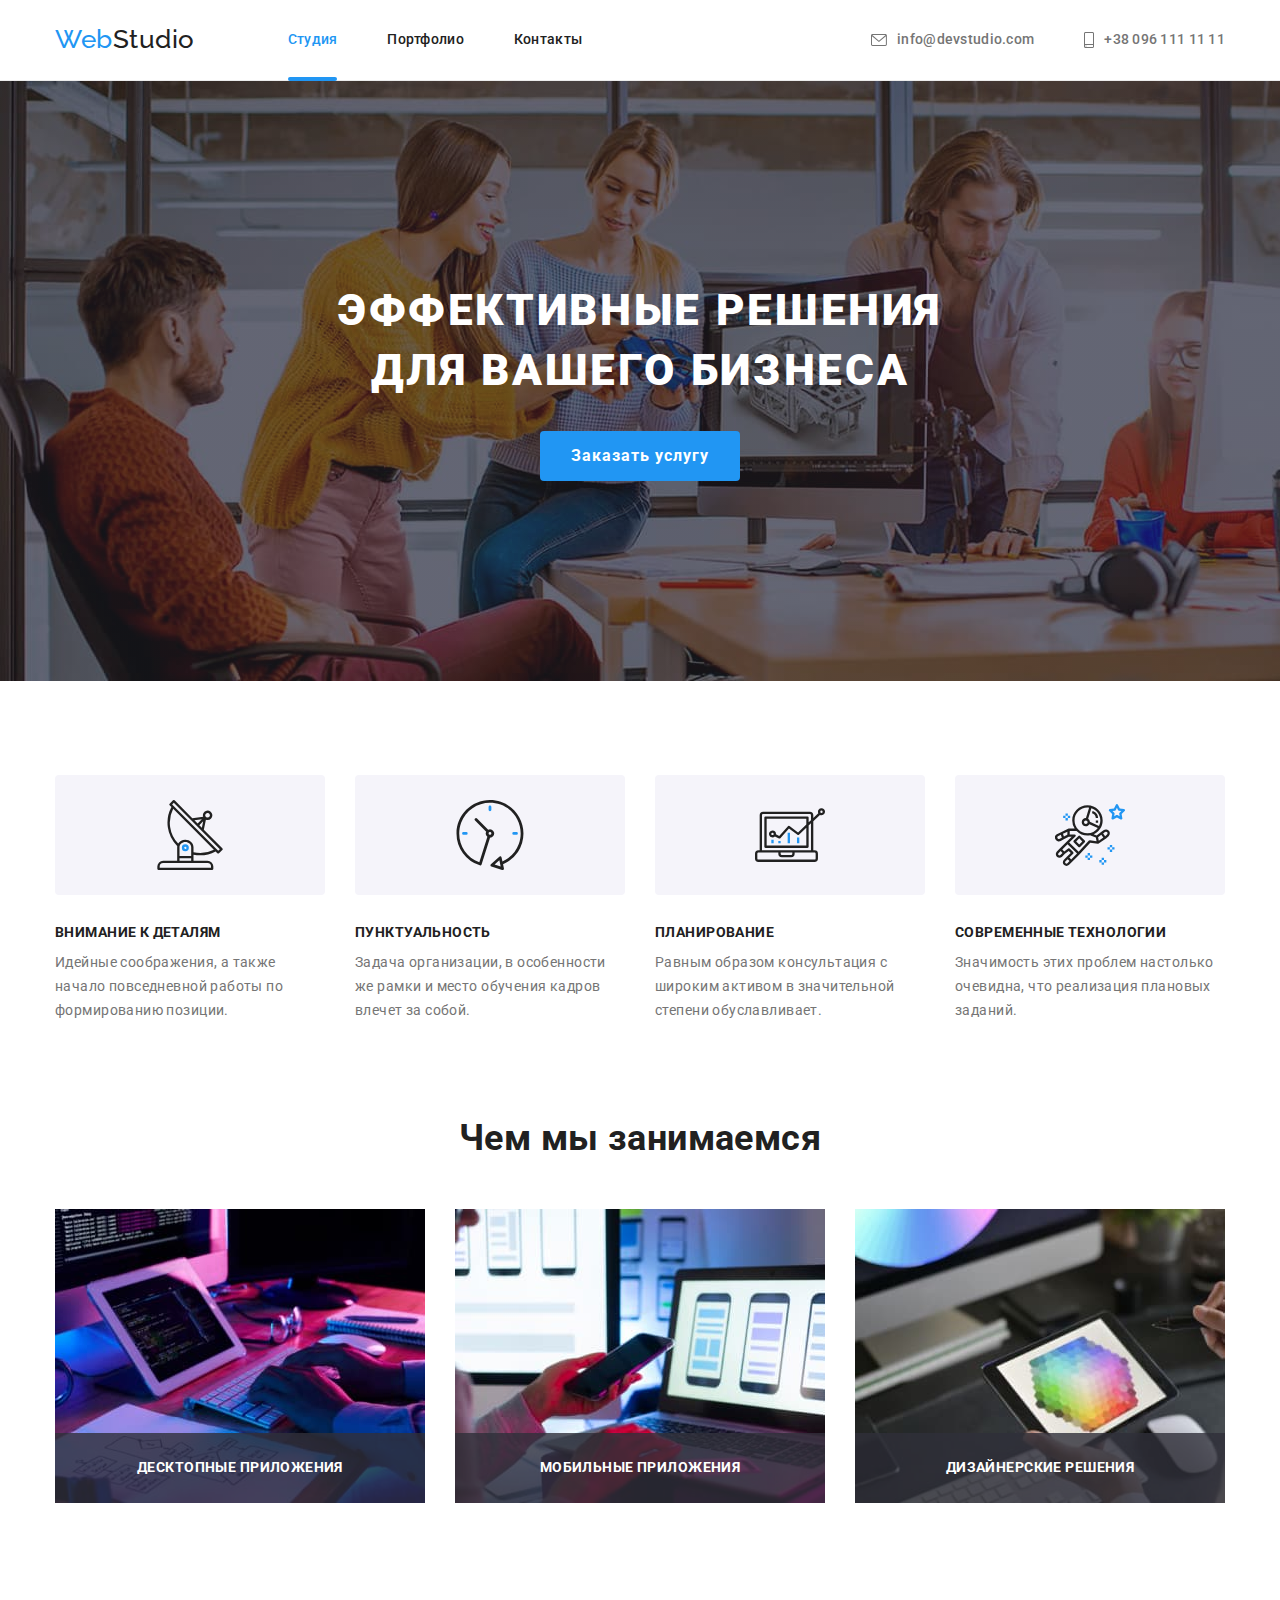
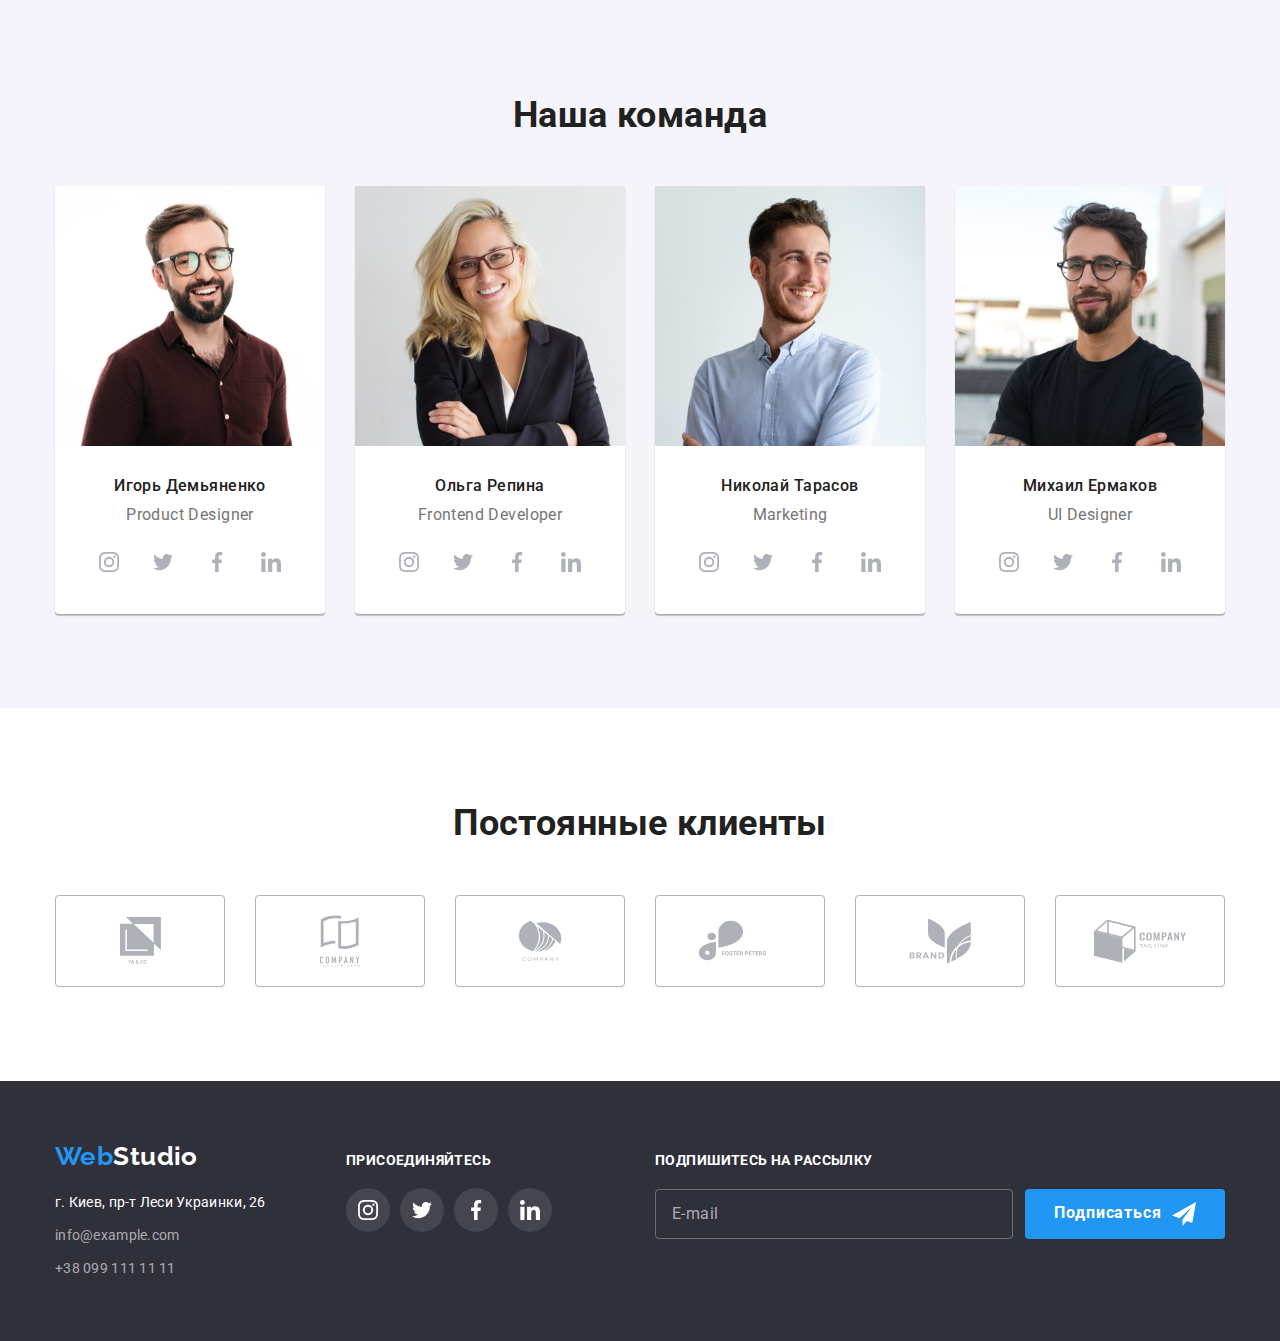
==== index.html @ 16d0dfe2 "added subscribe section" ====
<!DOCTYPE html>
<html lang="ru">
  <head>
    <meta charset="UTF-8" />
    <meta http-equiv="X-UA-Compatible" content="IE=edge" />
    <meta name="viewport" content="width=device-width, initial-scale=1.0" />
    <title>Document</title>
    <link
      href="https://fonts.googleapis.com/css2?family=Raleway:wght@700&family=Roboto:wght@400;500;700;900&display=swap"
      rel="stylesheet"
    />
    <link
      rel="stylesheet"
      href="https://cdnjs.cloudflare.com/ajax/libs/modern-normalize/1.1.0/modern-normalize.min.css"
    />
    <link rel="stylesheet" href="./css/styles.css" />
  </head>

  <body>
    <!-- Шапка сайта -->
    <header class="header-wrap">
      <div class="container main-nav">
        <nav class="nav">
          <a href="" class="logo link"><span class="accent">Web</span>Studio</a>

          <ul class="site-nav list">
            <li class="item">
              <a href="./index.html" class="link current">Студия</a>
            </li>
            <li class="item">
              <a href="./portfolio.html" class="link">Портфолио</a>
            </li>
            <li class="item"><a href="" class="link">Контакты</a></li>
          </ul>
        </nav>

        <ul class="address-nav list">
          <li class="item">
            <a href="mailto:info@devstudio.com" class="link contact">
              <svg class="mobile-icon" width="16" height="12">
                <use href="./images/icons.svg#envelope"></use>
              </svg>
              info@devstudio.com</a
            >
          </li>
          <li class="item">
            <a href="tel:+380961111111" class="link contact">
              <svg class="mobile-icon" width="10" height="16">
                <use href="./images/icons.svg#mobile"></use>
              </svg>
              +38 096 111 11 11</a
            >
          </li>
        </ul>
      </div>
    </header>

    <main>
      <!-- Герой -->
      <section class="hero overlay">
        <div class="container hero-wrap">
          <h1 class="hero-title">Эффективные решения для вашего бизнеса</h1>
          <div class="btn-wrap">
            <button type="button" class="btn btn-primary" data-modal-open>
              Заказать услугу
            </button>
          </div>
        </div>
      </section>

      <!-- Преимущества -->
      <section class="section features">
        <div class="container">
          <h2 class="visually-hidden">Преимущества</h2>
          <ul class="feature-list list">
            <li class="item item-list">
              <div class="feature-icon">
                <svg width="70" height="70">
                  <use href="./images/icons.svg#antenna"></use>
                </svg>
              </div>
              <h3 class="title">Внимание к деталям</h3>
              <p class="text">
                Идейные соображения, а также начало повседневной работы по
                формированию позиции.
              </p>
            </li>

            <li class="item item-list">
              <div class="feature-icon">
                <svg width="70" height="70">
                  <use href="./images/icons.svg#clock"></use>
                </svg>
              </div>
              <h3 class="title">Пунктуальность</h3>
              <p class="text">
                Задача организации, в особенности же рамки и место обучения
                кадров влечет за собой.
              </p>
            </li>

            <li class="item item-list">
              <div class="feature-icon">
                <svg width="70" height="70">
                  <use href="./images/icons.svg#diagram"></use>
                </svg>
              </div>
              <h3 class="title">Планирование</h3>
              <p class="text">
                Равным образом консультация с широким активом в значительной
                степени обуславливает.
              </p>
            </li>

            <li class="item item-list">
              <div class="feature-icon">
                <svg width="70" height="70">
                  <use href="./images/icons.svg#astronaut"></use>
                </svg>
              </div>
              <h3 class="title">Современные технологии</h3>
              <p class="text">
                Значимость этих проблем настолько очевидна, что реализация
                плановых заданий.
              </p>
            </li>
          </ul>
        </div>
      </section>

      <!-- Род деятельности -->
      <section class="section occupation">
        <div class="container">
          <h2 class="section-title">Чем мы занимаемся</h2>
          <ul class="img-list list">
            <li class="item">
              <img
                src="./images/features1.jpg"
                alt="програмист работает"
                width="370"
              />
              <div class="occupation-overlay">
                <h2 class="occupation-title">Десктопные приложения</h2>
              </div>
            </li>

            <li class="item">
              <img
                class="image"
                src="./images/features2.jpg"
                alt="создание приложений"
                width="370"
              />
              <div class="occupation-overlay">
                <h2 class="occupation-title">Мобильные приложения</h2>
              </div>
            </li>

            <li class="item">
              <img
                class="image"
                src="./images/features3.jpg"
                alt="графический дизайн"
                width="370"
              />
              <div class="occupation-overlay">
                <h2 class="occupation-title">Дизайнерские решения</h2>
              </div>
            </li>
          </ul>
        </div>
      </section>

      <!-- Члены команды -->
      <section class="section members-wrap">
        <div class="container">
          <h2 class="section-title members">Наша команда</h2>

          <ul class="member-items list">
            <li class="item">
              <img
                class="image"
                src="./images/member1.jpg"
                alt="мужчина в очках"
                width="270"
              />
              <h3 class="name">Игорь Демьяненко</h3>
              <p lang="en" class="text">Product Designer</p>

              <ul class="social-list">
                <li class="social-item list">
                  <a href="https://www.instagram.com/" class="social-link link">
                    <svg class="social-icon" width="20" height="20">
                      <use href="./images/icons.svg#instagram"></use>
                    </svg>
                  </a>
                </li>
                <li class="social-item list">
                  <a href="https://www.twitter.com/" class="social-link link">
                    <svg class="social-icon" width="20" height="20">
                      <use href="./images/icons.svg#twitter"></use>
                    </svg>
                  </a>
                </li>
                <li class="social-item list">
                  <a href="https://www.facebook.com/" class="social-link link">
                    <svg class="social-icon" width="20" height="20">
                      <use href="./images/icons.svg#facebook"></use>
                    </svg>
                  </a>
                </li>
                <li class="social-item list">
                  <a href="https://www.linkedin.com/" class="social-link link">
                    <svg class="social-icon" width="20" height="20">
                      <use href="./images/icons.svg#linkedin"></use>
                    </svg>
                  </a>
                </li>
              </ul>
            </li>

            <li class="item">
              <img
                class="image"
                src="./images/member2.jpg"
                alt="девушка в очках"
                width="270"
              />
              <h3 class="name">Ольга Репина</h3>
              <p lang="en" class="text">Frontend Developer</p>

              <ul class="social-list">
                <li class="social-item list">
                  <a href="https://www.instagram.com/" class="social-link link">
                    <svg class="social-icon" width="20" height="20">
                      <use href="./images/icons.svg#instagram"></use>
                    </svg>
                  </a>
                </li>
                <li class="social-item list">
                  <a href="https://www.twitter.com/" class="social-link link">
                    <svg class="social-icon" width="20" height="20">
                      <use href="./images/icons.svg#twitter"></use>
                    </svg>
                  </a>
                </li>
                <li class="social-item list">
                  <a href="https://www.facebook.com/" class="social-link link">
                    <svg class="social-icon" width="20" height="20">
                      <use href="./images/icons.svg#facebook"></use>
                    </svg>
                  </a>
                </li>
                <li class="social-item list">
                  <a href="https://www.linkedin.com/" class="social-link link">
                    <svg class="social-icon" width="20" height="20">
                      <use href="./images/icons.svg#linkedin"></use>
                    </svg>
                  </a>
                </li>
              </ul>
            </li>

            <li class="item">
              <img
                class="image"
                src="./images/member3.jpg"
                alt="улыбающийся мужчина"
                width="270"
              />
              <h3 class="name">Николай Тарасов</h3>
              <p lang="en" class="text">Marketing</p>
              <ul class="social-list">
                <li class="social-item list">
                  <a href="https://www.instagram.com/" class="social-link link">
                    <svg class="social-icon" width="20" height="20">
                      <use href="./images/icons.svg#instagram"></use>
                    </svg>
                  </a>
                </li>
                <li class="social-item list">
                  <a href="https://www.twitter.com/" class="social-link link">
                    <svg class="social-icon" width="20" height="20">
                      <use href="./images/icons.svg#twitter"></use>
                    </svg>
                  </a>
                </li>
                <li class="social-item list">
                  <a href="https://www.facebook.com/" class="social-link link">
                    <svg class="social-icon" width="20" height="20">
                      <use href="./images/icons.svg#facebook"></use>
                    </svg>
                  </a>
                </li>
                <li class="social-item list">
                  <a href="https://www.linkedin.com/" class="social-link link">
                    <svg class="social-icon" width="20" height="20">
                      <use href="./images/icons.svg#linkedin"></use>
                    </svg>
                  </a>
                </li>
              </ul>
            </li>

            <li class="item">
              <img
                class="image"
                src="./images/member4.jpg"
                alt="мужчина с бородой в очках"
                width="270"
              />
              <h3 class="name">Михаил Ермаков</h3>
              <p lang="en" class="text">UI Designer</p>
              <ul class="social-list">
                <li class="social-item list">
                  <a href="https://www.instagram.com/" class="social-link link">
                    <svg class="social-icon" width="20" height="20">
                      <use href="./images/icons.svg#instagram"></use>
                    </svg>
                  </a>
                </li>
                <li class="social-item list">
                  <a href="https://www.twitter.com/" class="social-link link">
                    <svg class="social-icon" width="20" height="20">
                      <use href="./images/icons.svg#twitter"></use>
                    </svg>
                  </a>
                </li>
                <li class="social-item list">
                  <a href="https://www.facebook.com/" class="social-link link">
                    <svg class="social-icon" width="20" height="20">
                      <use href="./images/icons.svg#facebook"></use>
                    </svg>
                  </a>
                </li>
                <li class="social-item list">
                  <a href="https://www.linkedin.com/" class="social-link link">
                    <svg class="social-icon" width="20" height="20">
                      <use href="./images/icons.svg#linkedin"></use>
                    </svg>
                  </a>
                </li>
              </ul>
            </li>
          </ul>
        </div>
      </section>

      <section class="clients">
        <div class="container">
          <h2 class="clients-title">Постоянные клиенты</h2>
          <ul class="clients-list">
            <li class="clients-item">
              <a href="" class="clients-link">
                <svg class="clients-icon" width="41" height="47">
                  <use href="./images/icons.svg#logo"></use>
                </svg>
              </a>
            </li>
            <li class="clients-item">
              <a href="" class="clients-link">
                <svg class="clients-icon" width="40" height="52">
                  <use href="./images/icons.svg#logo2"></use>
                </svg>
              </a>
            </li>
            <li class="clients-item">
              <a href="" class="clients-link">
                <svg class="clients-icon" width="44" height="41">
                  <use href="./images/icons.svg#logo3"></use>
                </svg>
              </a>
            </li>
            <li class="clients-item">
              <a href="" class="clients-link">
                <svg class="clients-icon" width="85" height="41">
                  <use href="./images/icons.svg#logo4"></use>
                </svg>
              </a>
            </li>
            <li class="clients-item">
              <a href="" class="clients-link">
                <svg class="clients-icon" width="63" height="46">
                  <use href="./images/icons.svg#logo5"></use>
                </svg>
              </a>
            </li>
            <li class="clients-item">
              <a href="" class="clients-link">
                <svg class="clients-icon" width="94" height="44">
                  <use href="./images/icons.svg#logo6"></use>
                </svg>
              </a>
            </li>
          </ul>
        </div>
      </section>
    </main>

    <!-- Подвал сайта -->
    <footer class="page-footer">
      <div class="container footer-wrap">
        <div class="address-wrap">
          <a href="" lang="en" class="logo footer"
            ><span class="accent">Web</span>Studio</a
          >

          <address class="address-section">
            <ul class="footer-items list">
              <li class="item">
                <a
                  href="https://goo.gl/maps/wA7wwZKrXkQfANAAA"
                  target="blank"
                  rel="noopener noreferrer"
                  class="link address"
                  >г. Киев, пр-т Леси Украинки, 26</a
                >
              </li>

              <li class="item">
                <a href="mailto:info@example.com" class="link contact"
                  >info@example.com</a
                >
              </li>

              <li class="item">
                <a href="tel:+380991111111" class="link contact"
                  >+38 099 111 11 11</a
                >
              </li>
            </ul>
          </address>
        </div>

        <div class="community">
          <p class="community-title">присоединяйтесь</p>
          <ul class="community-list">
            <li class="community-item list">
              <a href="https://www.instagram.com/" class="community-link link">
                <svg class="community-icon" width="20" height="20">
                  <use href="./images/icons.svg#instagram"></use>
                </svg>
              </a>
            </li>
            <li class="community-item list">
              <a href="https://www.twitter.com/" class="community-link link">
                <svg class="community-icon" width="20" height="20">
                  <use href="./images/icons.svg#twitter"></use>
                </svg>
              </a>
            </li>
            <li class="community-item list">
              <a href="https://www.facebook.com/" class="community-link link">
                <svg class="community-icon" width="20" height="20">
                  <use href="./images/icons.svg#facebook"></use>
                </svg>
              </a>
            </li>
            <li class="community-item list">
              <a href="https://www.linkedin.com/" class="community-link link">
                <svg class="community-icon" width="20" height="20">
                  <use href="./images/icons.svg#linkedin"></use>
                </svg>
              </a>
            </li>
          </ul>
        </div>
        <div class="subscribe-section">
          <label class="subscribe-field">
            <span class="subscribe-text">Подпишитесь на рассылку</span>
            <input
              type="e-mail"
              class="form-input"
              name="email"
              placeholder="E-mail"
            />
          </label>
          <button type="submit" class="btn subscribe-btn">
            <span class="btn-text">Подписаться</span>
          </button>
        </div>
      </div>
    </footer>

    <div class="backdrop is-hidden" data-modal>
      <div class="modal">
        <button type="button" class="modal-button" data-modal-close>
          <svg class="close-icon" width="11" height="11">
            <use href="./images/icons.svg#close"></use>
          </svg>
        </button>
      </div>
    </div>

    <script src="./js/modal.js"></script>
  </body>
</html>
---- css/styles.css ----
/* html {
  box-sizing: border-box;
}

*,
*::before,
*::after {
  box-sizing: inherit;
} */

:root {
  --text-color: #757575;
  --primary-text-color: #212121;
  --accent-color: #2196f3;
  --primary-white-color: #ffffff;
  --secondary-bg-color: #f5f4fa;
  --footer-contact-color: rgba(255, 255, 255, 0.6);
}

body {
  background-color: var(--primary-white-color);
  color: var(--primary-text-color);

  font-family: Roboto, Arial, sans-serif;
  font-weight: 400;
  font-size: 14px;
  letter-spacing: 0.03em;
  line-height: 1.17;
}

/* Утилиты */

.list {
  padding: 0;
  margin: 0;
  list-style: none;
}

h1,
h2,
h3,
h4,
h5,
h6,
p {
  margin: 0;
}

ul,
ol {
  margin: 0;
  padding: 0;
  list-style: none;
}

button {
  cursor: pointer;
}

.btn {
  min-width: 200px;
  height: 50px;
  border: 0;
  border-radius: 4px;

  color: var(--primary-white-color);
  background-color: var(--accent-color);

  cursor: pointer;
}

.visually-hidden {
  position: absolute;
  white-space: nowrap;
  width: 1px;
  height: 1px;
  overflow: hidden;
  border: 0;
  padding: 0;
  clip: rect(0 0 0 0);
  clip-path: inset(50%);
  margin: -1px;
}

.container {
  margin-left: auto;
  margin-right: auto;
  width: 1200px;
  padding-left: 15px;
  padding-right: 15px;
}

/* --------------------------Navigation----------------------------- */

.header-wrap {
  border-bottom: 1px solid #ececec;
}

.main-nav {
  display: flex;
  align-items: center;
}

.nav {
  display: flex;
  align-items: center;
}

.site-nav {
  display: flex;
  margin-left: 93px;
}

.site-nav .item {
  position: relative;
}

.site-nav .item + .item,
.address-nav .item + .item {
  margin-left: 50px;
}

.address-nav {
  display: flex;
  margin-left: auto;
}

.logo {
  padding-top: 24px;
  padding-bottom: 25px;
  color: var(--primary-text-color);
  font-family: Raleway, sans-serif;
  font-weight: 700;
  font-size: 26px;
  line-height: 1.19;
  text-decoration: none;
}

.accent {
  color: var(--accent-color);
}

.site-nav .link {
  display: block;
  padding-top: 32px;
  padding-bottom: 32px;

  color: var(--primary-text-color);

  transition: color 250ms cubic-bezier(0.4, 0, 0.2, 1);
}

.site-nav .link:hover,
.site-nav .link:focus {
  color: var(--accent-color);
}

.link {
  font-weight: 500;
  line-height: 1.14;
  letter-spacing: 0.02em;
  text-decoration: none;
}

.link.current {
  color: var(--accent-color);
}

.link.current::after {
  position: absolute;
  left: 0;
  bottom: -1px;

  content: '';
  display: block;
  width: 100%;
  height: 4px;
  border-radius: 2px;
  background-color: var(--accent-color);
}

.address-nav .link {
  display: block;
  padding-top: 32px;
  padding-bottom: 32px;

  color: var(--text-color);

  transition: color 250ms cubic-bezier(0.4, 0, 0.2, 1);
}

.address-nav .link:hover,
.address-nav .link:focus {
  color: var(--accent-color);
}

.address-nav .contact {
  display: flex;
  align-items: center;
}

.mobile-icon {
  margin-right: 10px;
  fill: currentColor;

  transition: fill 250ms cubic-bezier(0.4, 0, 0.2, 1);
}

.mobile-icon:hover,
.mobile-icon:focus {
  fill: var(--accent-color);
}

/* ---------------------------------HERO----------------------------- */

.hero {
  padding-top: 200px;
  padding-bottom: 200px;
}

.overlay {
  max-width: 1600px;
  height: 600px;
  margin-left: auto;
  margin-right: auto;
  background-image: linear-gradient(
      to right,
      rgba(47, 48, 58, 0.4),
      rgba(47, 48, 58, 0.4)
    ),
    url(../images/hero-img.jpg);
  background-size: cover;
}

.hero-title {
  margin-top: 0;
  margin-bottom: 30px;
  margin-left: auto;
  margin-right: auto;
  max-width: 696px;

  color: var(--primary-white-color);

  font-weight: 900;
  font-size: 44px;
  line-height: 1.36;
  text-align: center;
  letter-spacing: 0.06em;
  text-transform: uppercase;
}

.btn-wrap {
  display: flex;
  justify-content: center;
  align-items: center;
}

.btn-primary {
  font-family: inherit;
  font-weight: 700;
  font-size: 16px;
  line-height: 1.88;
  letter-spacing: 0.06em;

  transition: color 250ms cubic-bezier(0.4, 0, 0.2, 1);
}

.btn-primary:hover,
.btn-primary:focus {
  color: var(--accent-color);
  background-color: var(--primary-white-color);
}

/* -----------------------------Features----------------------------- */

.features {
  padding-top: 94px;
}

.feature-list .feature-icon {
  display: flex;
  justify-content: center;
  align-items: center;
  height: 120px;
  margin-bottom: 30px;
  background: #f5f4fa;
  border-radius: 4px;
}

.feature-list {
  display: flex;
  flex-wrap: wrap;
}

.feature-list .item {
  width: 270px;
}

.item-list:not(:last-child) {
  margin-right: 30px;
}

.feature-list .title {
  font-size: 14px;
  font-weight: 700;
  line-height: 1.14;
  text-transform: uppercase;
}

.list .text {
  margin-top: 10px;
  margin-bottom: 0;
  color: var(--text-color);

  line-height: 1.71;
}

.occupation {
  padding-top: 94px;
  padding-bottom: 94px;
}

.section-title {
  color: var(--primary-text-color);

  font-weight: 700;
  font-size: 36px;
  line-height: 1.17;
  text-align: center;
}

.features-items .title {
  color: var(--primary-text-color);
}

/* ---------------------------OCCUPATIONS----------------------------- */

.img-list {
  display: flex;
  flex-wrap: wrap;
  margin-top: 50px;
}

.img-list .item {
  position: relative;
}

.img-list .item:not(:last-child) {
  margin-right: 30px;
}

.occupation-overlay {
  position: absolute;
  left: 0;
  bottom: 3px;
  display: flex;
  align-items: center;
  justify-content: center;
  width: 100%;
  height: 70px;

  background: rgba(47, 48, 58, 0.8);
}

.occupation-title {
  font-family: 'Roboto';
  font-weight: 700;
  font-size: 14px;
  line-height: 1.14;
  text-transform: uppercase;
  color: var(--primary-white-color);
}

/* ------------------------------Members----------------------------- */

.members-wrap {
  padding-top: 94px;
  padding-bottom: 94px;
  background-color: var(--secondary-bg-color);
}

.member-items {
  display: flex;
  flex-wrap: wrap;
  margin-top: 50px;
}

.member-items .item {
  padding-bottom: 30px;
  background-color: var(--primary-white-color);
  box-shadow: 0px 1px 1px rgba(0, 0, 0, 0.14), 0px 2px 1px rgba(0, 0, 0, 0.2);
  border-radius: 0px 0px 4px 4px;
}

.member-items .item:not(:last-child) {
  margin-right: 30px;
}

.member-items .name {
  margin-top: 30px;
  margin-bottom: 0;

  color: var(--primary-text-color);

  font-weight: 500;
  font-size: 16px;
  line-height: 1.19;
  text-align: center;
}

.member-items .text {
  margin-top: 10px;

  font-size: 16px;
  line-height: 1.19;
  text-align: center;
}

/* ----------------------------SOCIALS------------------------ */

.social-list {
  display: flex;
  justify-content: center;
  align-items: center;
  margin-top: 16px;
}

.social-item .link {
  display: flex;
  align-items: center;
}

.social-item:not(:last-child) {
  margin-right: 10px;
}

.social-link {
  display: flex;
  justify-content: center;
  align-items: center;
  width: 44px;
  height: 44px;
  border-radius: 50%;
  background-color: transparent;

  transition: background-color 250ms cubic-bezier(0.4, 0, 0.2, 1);
}

.social-link:hover,
.social-link:focus {
  background-color: var(--accent-color);
}

.social-icon {
  fill: #afb1b8;

  transition: fill 250ms cubic-bezier(0.4, 0, 0.2, 1);
}

.social-item:hover .social-icon,
.social-link:focus .social-icon {
  fill: var(--primary-white-color);
}
/* --------------------------CLIENTS--------------------------- */

.clients {
  padding-top: 94px;
  padding-bottom: 94px;
}

.clients-title {
  text-align: center;
  margin-left: auto;
  margin-right: auto;
  margin-bottom: 50px;

  font-size: 36px;
  line-height: 1.17;
}

.clients-list {
  display: flex;
  justify-content: space-between;
}

.clients-item {
  width: 170px;
  height: 92px;
}

.clients-link {
  width: 100%;
  height: 100%;
  display: flex;
  align-items: center;
  justify-content: center;
  border: 1px solid #afb1b8;
  border-radius: 4px;

  transition: border-color 250ms cubic-bezier(0.4, 0, 0.2, 1);
}

.clients-link:hover,
.clients-link:focus {
  border-color: var(--accent-color);
}

.clients-icon {
  fill: #afb1b8;

  transition: fill 250ms cubic-bezier(0.4, 0, 0.2, 1);
}

.clients-link:hover .clients-icon,
.clients-link:focus .clients-icon {
  fill: var(--accent-color);
}

/* --------------------------Footer------------------------------ */

.page-footer .footer-wrap {
  display: flex;
  justify-content: space-between;
}

.address-wrap {
  display: flex;
  flex-direction: column;
  margin-right: 70px;
}

.page-footer {
  padding-top: 60px;
  padding-bottom: 60px;
  background-color: #2f303a;
}

.logo.footer {
  padding: 0;
  margin-bottom: 20px;
  color: var(--primary-white-color);
}

.footer-items .address {
  display: block;
  color: var(--primary-white-color);
}

.footer-items .contact {
  display: block;
  margin-top: 9px;

  color: var(--footer-contact-color);
}

.footer-items .link {
  font-weight: inherit;
  line-height: 1.71;
  text-decoration: none;
  font-style: normal;

  transition: color 250ms cubic-bezier(0.4, 0, 0.2, 1);
}

.footer-items .link:hover,
.footer-items .link:focus {
  color: var(--accent-color);
}

/* -------------------------COMMUNITY--------------------------- */

.community {
  min-width: 206px;
  margin-top: 12px;
  display: flex;
  flex-direction: column;
}

.community-title {
  display: flex;
  margin-bottom: 20px;

  font-weight: 700;
  font-size: 14px;
  line-height: 1.14;
  text-transform: uppercase;
  color: var(--primary-white-color);
}

.community-list {
  display: flex;
}

.community-item:not(:last-child) {
  margin-right: 10px;
}

.community-link {
  display: flex;
  justify-content: center;
  align-items: center;
  width: 44px;
  height: 44px;
  border-radius: 50%;
  background-color: rgba(255, 255, 255, 0.1);

  transition: background-color 250ms cubic-bezier(0.4, 0, 0.2, 1);
}

.community-link:hover,
.community-link:focus {
  background-color: var(--accent-color);
}

.community-icon {
  fill: var(--primary-white-color);
}

/* ---------------------------SUBSCRIBE---------------------------- */

.subscribe-section {
  display: flex;
  align-items: flex-end;
  min-width: 570px;
  height: 86px;
  margin-top: 12px;
  margin-left: 93px;
}

.subscribe-field {
  display: flex;
  flex-direction: column;
}

.subscribe-field input::placeholder {
  font-weight: 400;
  font-size: 16px;
  line-height: 1.25;
  letter-spacing: 0.03em;

  color: rgba(255, 255, 255, 0.6);
}

.subscribe-text {
  margin-bottom: 20px;

  font-weight: 700;
  line-height: 1.14;
  text-transform: uppercase;

  color: var(--primary-white-color);
}

.subscribe-btn {
  display: flex;
  align-items: center;
  justify-content: center;
  margin-left: 12px;
  font-weight: 700;
  font-size: 16px;
  line-height: 1.88;

  letter-spacing: 0.06em;
}

.subscribe-btn::after {
  content: '';
  display: inline-block;
  margin-left: 10px;
  width: 24px;
  height: 24px;
  background-image: url(../images/icon_send.svg);
}

.form-input {
  padding-top: 15px;
  padding-bottom: 15px;
  padding-left: 16px;
  width: 358px;
  height: 50px;

  border: 1px solid rgba(255, 255, 255, 0.3);
  background-color: transparent;
  border-radius: 4px;
}

/* ---------------------------PORTFOLIO -------------------------*/
/* ----------------------------Buttons ----------------------------*/

.portfolio-wrap {
  padding-top: 94px;
  padding-bottom: 94px;
}

.filter-items {
  display: flex;
  flex-wrap: wrap;
  justify-content: center;
}

.filter-items .item:not(:last-child) {
  margin-right: 8px;
}

.btn-filter {
  padding: 6px 22px;
  border: 0;
  border-radius: 4px;

  color: var(--primary-text-color);
  background-color: var(--secondary-bg-color);

  font-family: inherit;
  font-weight: 500;
  font-size: 16px;
  line-height: 1.62;
  letter-spacing: inherit;

  transition: color 250ms cubic-bezier(0.4, 0, 0.2, 1),
    background-color 250ms cubic-bezier(0.4, 0, 0.2, 1),
    box-shadow 250ms cubic-bezier(0.4, 0, 0.2, 1);
}

.btn-filter:hover,
.btn-filter:focus {
  color: var(--primary-white-color);
  background-color: var(--accent-color);
  box-shadow: 0px 3px 1px rgba(0, 0, 0, 0.1), 0px 1px 2px rgba(0, 0, 0, 0.08),
    0px 2px 2px rgba(0, 0, 0, 0.12);
}

.btn-filter.current {
  color: var(--primary-white-color);
  background-color: var(--accent-color);

  cursor: pointer;
}

/* ------------------- Heading Portfolio --------------------------*/

.examples-items {
  display: flex;
  flex-wrap: wrap;
  margin-top: 50px;
  margin-right: -30px;
  margin-bottom: -30px;
}

.examples-items .item {
  width: calc(100% / 3 - 30px);
  margin-right: 30px;
  margin-bottom: 30px;
  overflow: hidden;

  transition: box-shadow 250ms cubic-bezier(0.4, 0, 0.2, 1);
}

.examples-items .item:hover {
  box-shadow: 0px 1px 1px rgba(0, 0, 0, 0.12), 0px 4px 4px rgba(0, 0, 0, 0.06),
    1px 4px 6px rgba(0, 0, 0, 0.16);
}

.text-wrap {
  padding: 20px 24px;

  border: 1px solid #eeeeee;
  box-sizing: border-box;
}

.image {
  display: block;
  line-height: 0;
}

.examples-items .heading {
  color: var(--primary-text-color);

  font-weight: 700;
  font-size: 18px;
  line-height: 2;
  letter-spacing: 0.06em;

  transition: color 250ms cubic-bezier(0.4, 0, 0.2, 1);
}

.examples-items .heading:hover,
.examples-items .heading:focus {
  color: var(--accent-color);
}

.examples-items .text {
  margin-top: 4px;

  font-size: 16px;
  line-height: 1.88;
  font-weight: 400;

  transition: color 250ms cubic-bezier(0.4, 0, 0.2, 1);
}

.examples-items .text:hover,
.examples-items .text:focus {
  color: var(--accent-color);
}

.example:hover .text-item {
  transform: translateY(0);
  opacity: 1;

  transition: transform 250ms cubic-bezier(0.4, 0, 0.2, 1);
}

.example:hover .example-thumb::after {
  transform: translateY(0);
  opacity: 1;

  transition: transform 250ms cubic-bezier(0.4, 0, 0.2, 1);
}

.example-thumb {
  position: relative;
  overflow: hidden;
}

.example-thumb::after {
  position: absolute;
  left: 0;
  top: 0;
  content: '';
  display: block;
  width: 100%;
  height: 100%;
  background-color: rgba(33, 150, 243, 0.9);

  transform: translateY(100%);
  opacity: 0;
  transition: transform 250ms cubic-bezier(0.4, 0, 0.2, 1),
    opacity 250ms cubic-bezier(0.4, 0, 0.2, 1);
}

.text-item {
  position: absolute;
  left: 0;
  top: 0;
  z-index: 1;
  display: flex;
  padding: 63px 24px;

  transform: translateY(100%);
  opacity: 0;
  transition: transform 250ms cubic-bezier(0.4, 0, 0.2, 1),
    opacity 250ms cubic-bezier(0.4, 0, 0.2, 1);
}

.example-text {
  font-weight: 400;
  font-size: 18px;
  line-height: 1.56;
  letter-spacing: 0.03em;

  color: var(--primary-white-color);
}

.backdrop {
  position: fixed;
  top: 0;
  left: 0;
  width: 100%;
  height: 100%;

  opacity: 1;

  background-color: rgba(0, 0, 0, 0.2);
}

.backdrop.is-hidden {
  opacity: 0;
  pointer-events: none;
}

.backdrop.is-hidden .modal {
  transform: translate(-50%, -50%) scale(0.3);
}

.modal {
  position: absolute;
  top: 50%;
  left: 50%;
  transform: translate(-50%, -50%);
  min-width: 528px;
  min-height: 581px;

  background-color: var(--primary-white-color);
  box-shadow: 0px 1px 3px rgba(0, 0, 0, 0.12), 0px 1px 1px rgba(0, 0, 0, 0.14),
    0px 2px 1px rgba(0, 0, 0, 0.2);
  border-radius: 4px;

  transform: translate(-50%, -50%) scale(1);

  transition: transform 250ms cubic-bezier(0.4, 0, 0.2, 1);
}

.modal-button {
  position: absolute;
  top: 8px;
  right: 8px;
  padding: 0;
  width: 30px;
  height: 30px;
  border: 1px solid rgba(0, 0, 0, 0.1);
  border-radius: 50%;

  background-color: var(--primary-white-color);
}

.close-icon {
  position: absolute;
  left: 50%;
  right: 50%;
  transform: translate(-50%, -50%);
}
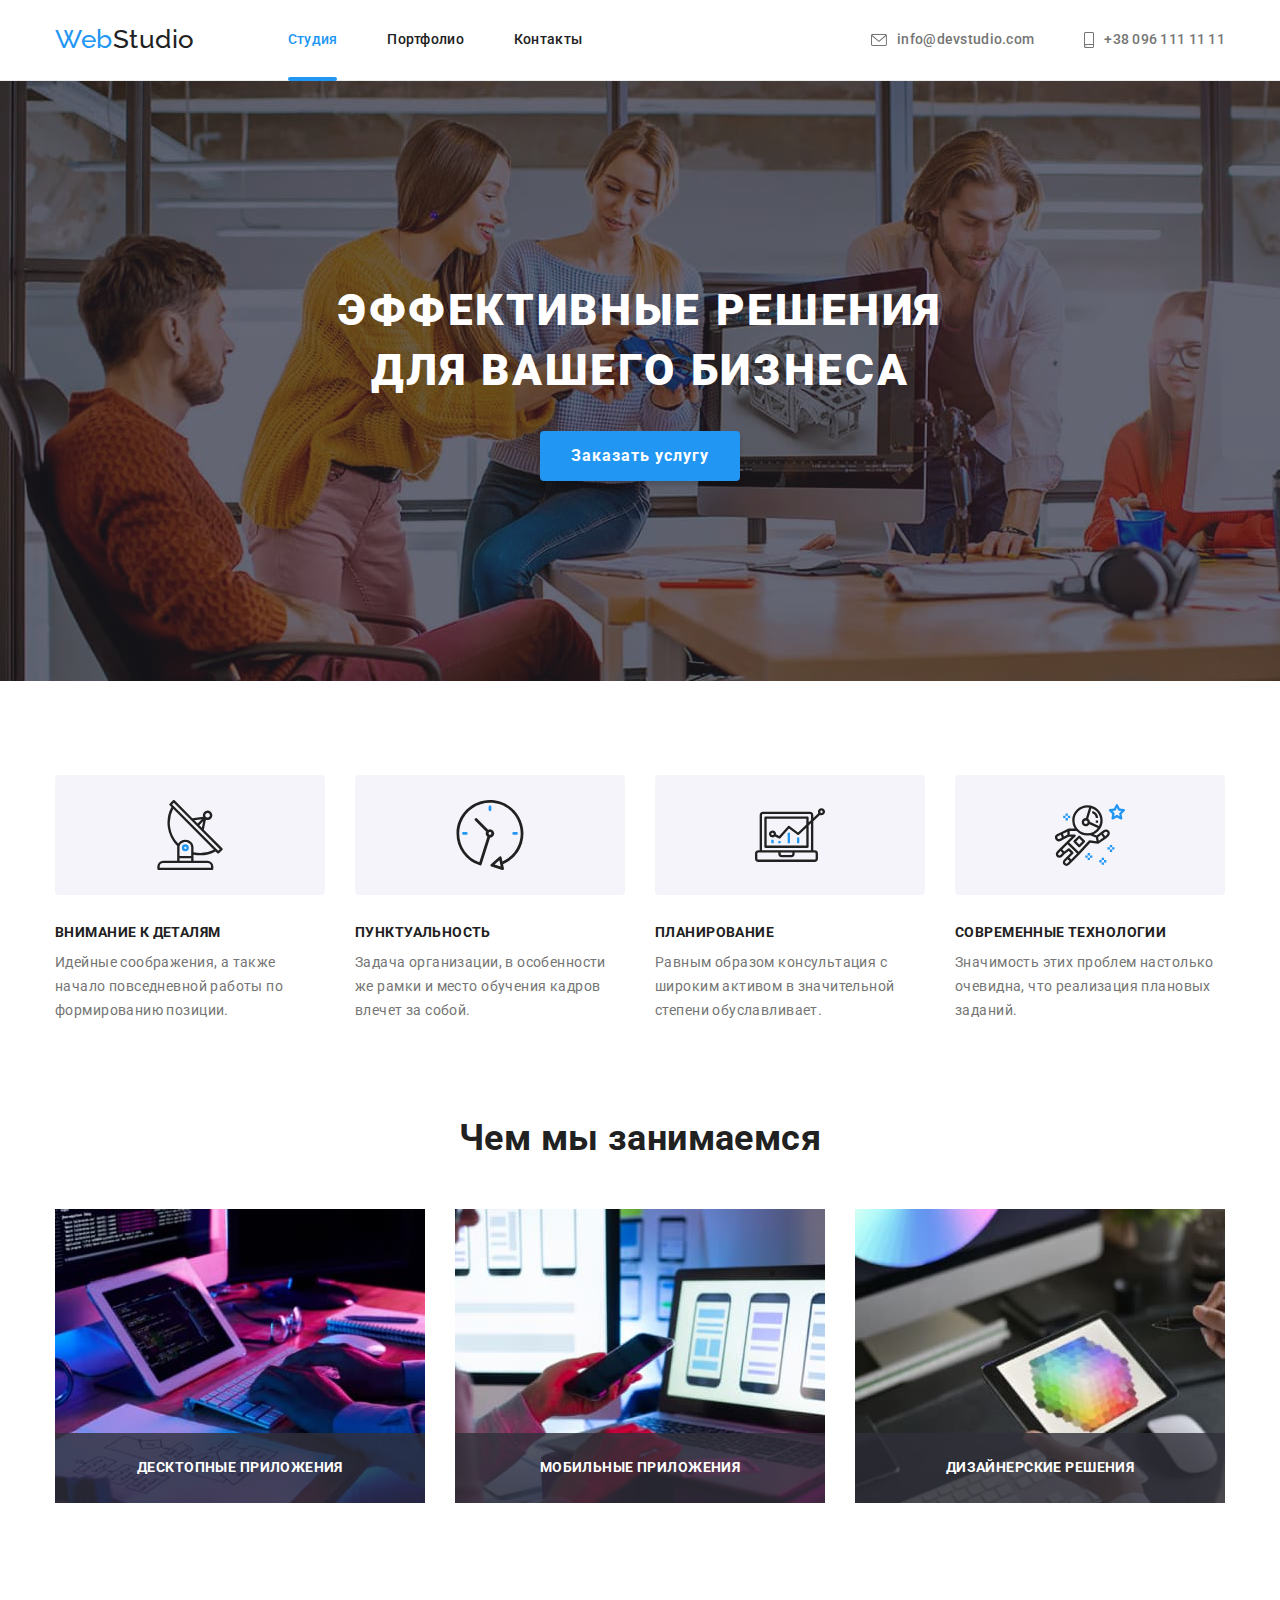
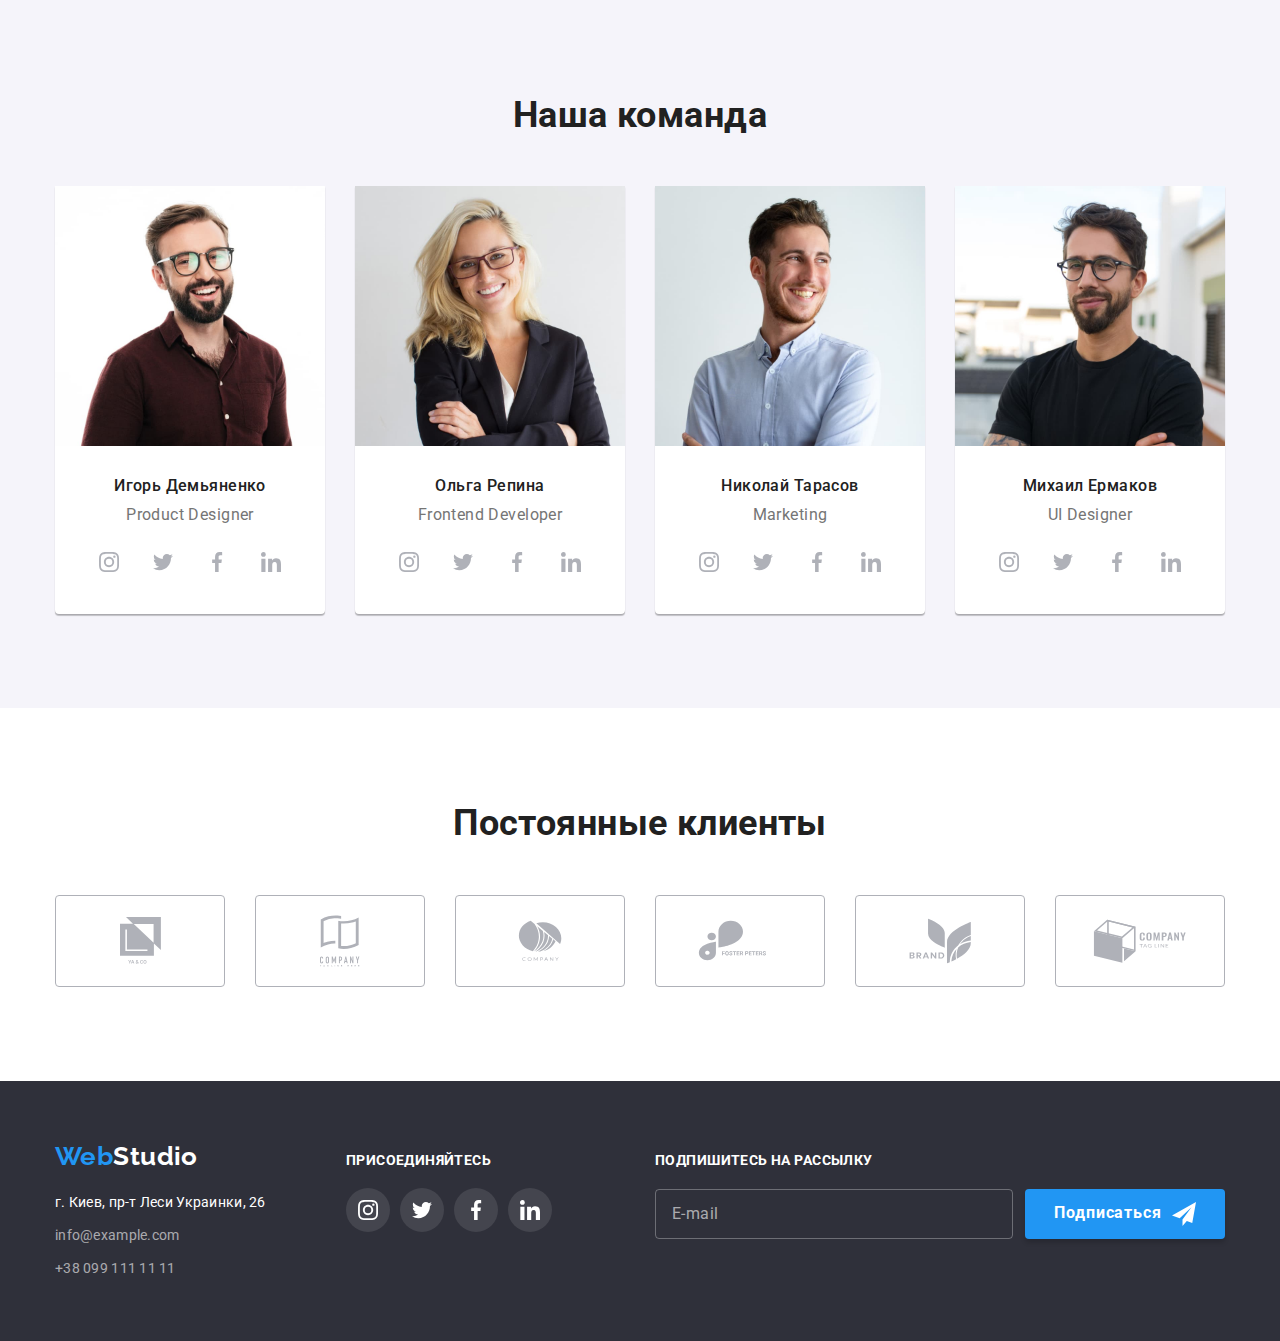
==== commit 9949b726: "updated modal" ====
--- a/index.html
+++ b/index.html
@@ -489,6 +489,53 @@
             <use href="./images/icons.svg#close"></use>
           </svg>
         </button>
+        <form class="form">
+          <h2 class="form-title">Оставьте свои данные, мы вам перезвоним</h2>
+          <label class="label-field">
+            <input type="text" class="label-form-input" name="name" />
+            <span class="form-label">Имя</span>
+            <svg class="form-icon" width="18" height="18">
+              <use href="./images/icons.svg#person"></use>
+            </svg>
+          </label>
+          <label class="label-field">
+            <input type="tel" class="label-form-input" name="tel" />
+            <span class="form-label">Телефон</span>
+            <svg class="form-icon" width="18" height="18">
+              <use href="./images/icons.svg#phone"></use>
+            </svg>
+          </label>
+          <label class="label-field">
+            <input type="email" class="label-form-input" name="mail" />
+            <span class="form-label">Почта</span>
+            <svg class="form-icon" width="18" height="18">
+              <use href="./images/icons.svg#email"></use>
+            </svg>
+          </label>
+          <label class="text-label">
+            <span class="comment-label">Комментарий</span>
+            <textarea
+              name="text"
+              class="text-input"
+              id="text"
+              rows="10"
+              placeholder="Введите текст"
+            ></textarea>
+          </label>
+          <div class="form-field">
+            <label class="field">
+              <input class="checkbox" type="checkbox" name="policy" />
+              <span class="icon"></span>
+              <span class="label"
+                >Соглашаюсь с рассылкой и принимаю
+                <a class="form-link" href="">Условия договора</a></span
+              >
+            </label>
+          </div>
+          <div class="btn-wrap">
+            <button type="submit" class="btn form-btn">Отправить</button>
+          </div>
+        </form>
       </div>
     </div>
 
--- a/css/styles.css
+++ b/css/styles.css
@@ -63,8 +63,15 @@
   border: 0;
   border-radius: 4px;
 
+  font-family: inherit;
+  font-weight: 700;
+  font-size: 16px;
+  line-height: 1.88;
+  letter-spacing: 0.06em;
+
   color: var(--primary-white-color);
   background-color: var(--accent-color);
+  box-shadow: 0px 4px 4px rgba(0, 0, 0, 0.15);
 
   cursor: pointer;
 }
@@ -256,12 +263,6 @@
 }
 
 .btn-primary {
-  font-family: inherit;
-  font-weight: 700;
-  font-size: 16px;
-  line-height: 1.88;
-  letter-spacing: 0.06em;
-
   transition: color 250ms cubic-bezier(0.4, 0, 0.2, 1);
 }
 
@@ -678,6 +679,16 @@
   padding-left: 16px;
   width: 358px;
   height: 50px;
+
+  font-family: inherit;
+  font-size: 16px;
+  line-height: 1.25;
+
+  display: flex;
+  align-items: center;
+  letter-spacing: 0.03em;
+
+  color: rgba(255, 255, 255, 0.6);
 
   border: 1px solid rgba(255, 255, 255, 0.3);
   background-color: transparent;
@@ -861,6 +872,8 @@
   color: var(--primary-white-color);
 }
 
+/* ---------------------------BACKDROP---------------------------- */
+
 .backdrop {
   position: fixed;
   top: 0;
@@ -881,6 +894,8 @@
 .backdrop.is-hidden .modal {
   transform: translate(-50%, -50%) scale(0.3);
 }
+
+/* ----------------------------MODAL--------------------------------- */
 
 .modal {
   position: absolute;
@@ -889,6 +904,7 @@
   transform: translate(-50%, -50%);
   min-width: 528px;
   min-height: 581px;
+  padding: 40px;
 
   background-color: var(--primary-white-color);
   box-shadow: 0px 1px 3px rgba(0, 0, 0, 0.12), 0px 1px 1px rgba(0, 0, 0, 0.14),
@@ -919,3 +935,108 @@
   right: 50%;
   transform: translate(-50%, -50%);
 }
+
+.form {
+  position: relative;
+}
+
+.form-title {
+  margin-bottom: 30px;
+  font-size: 20px;
+  line-height: 1.15;
+  text-align: center;
+}
+
+.label-field {
+  display: block;
+  position: relative;
+  margin-bottom: 28px;
+}
+
+.label-form-input {
+  display: block;
+  border: 1px solid rgba(33, 33, 33, 0.2);
+  border-radius: 4px;
+
+  width: 100%;
+  height: 40px;
+  padding-left: 42px;
+
+  line-height: 1.14;
+  letter-spacing: 0.01em;
+}
+
+.text-label {
+  position: relative;
+  display: block;
+  margin-bottom: 20px;
+}
+
+.form-label {
+  position: absolute;
+  top: -18px;
+
+  font-size: 12px;
+  line-height: 1.16;
+  letter-spacing: 0.01em;
+
+  color: var(--text-color);
+}
+
+.comment-label {
+  position: absolute;
+  top: -18px;
+
+  font-size: 12px;
+  line-height: 1.16;
+  letter-spacing: 0.01em;
+
+  color: var(--text-color);
+}
+
+.text-input {
+  width: 100%;
+  height: 120px;
+  padding: 12px 15px;
+
+  border: 1px solid rgba(33, 33, 33, 0.2);
+  border-radius: 4px;
+
+  resize: none;
+}
+
+.text-input::placeholder {
+  line-height: 1.14;
+  letter-spacing: 0.01em;
+
+  color: rgba(117, 117, 117, 0.5);
+}
+
+.form-icon {
+  position: absolute;
+  left: 15px;
+  top: 50%;
+  transform: translateY(-50%);
+}
+
+.field {
+  display: flex;
+  justify-content: center;
+  align-items: center;
+}
+
+.label {
+  line-height: 1.71;
+
+  color: var(--text-color);
+}
+
+.form-link {
+  color: var(--accent-color);
+}
+
+.btn-wrap {
+  display: flex;
+  align-items: center;
+  margin-top: 30px;
+}
